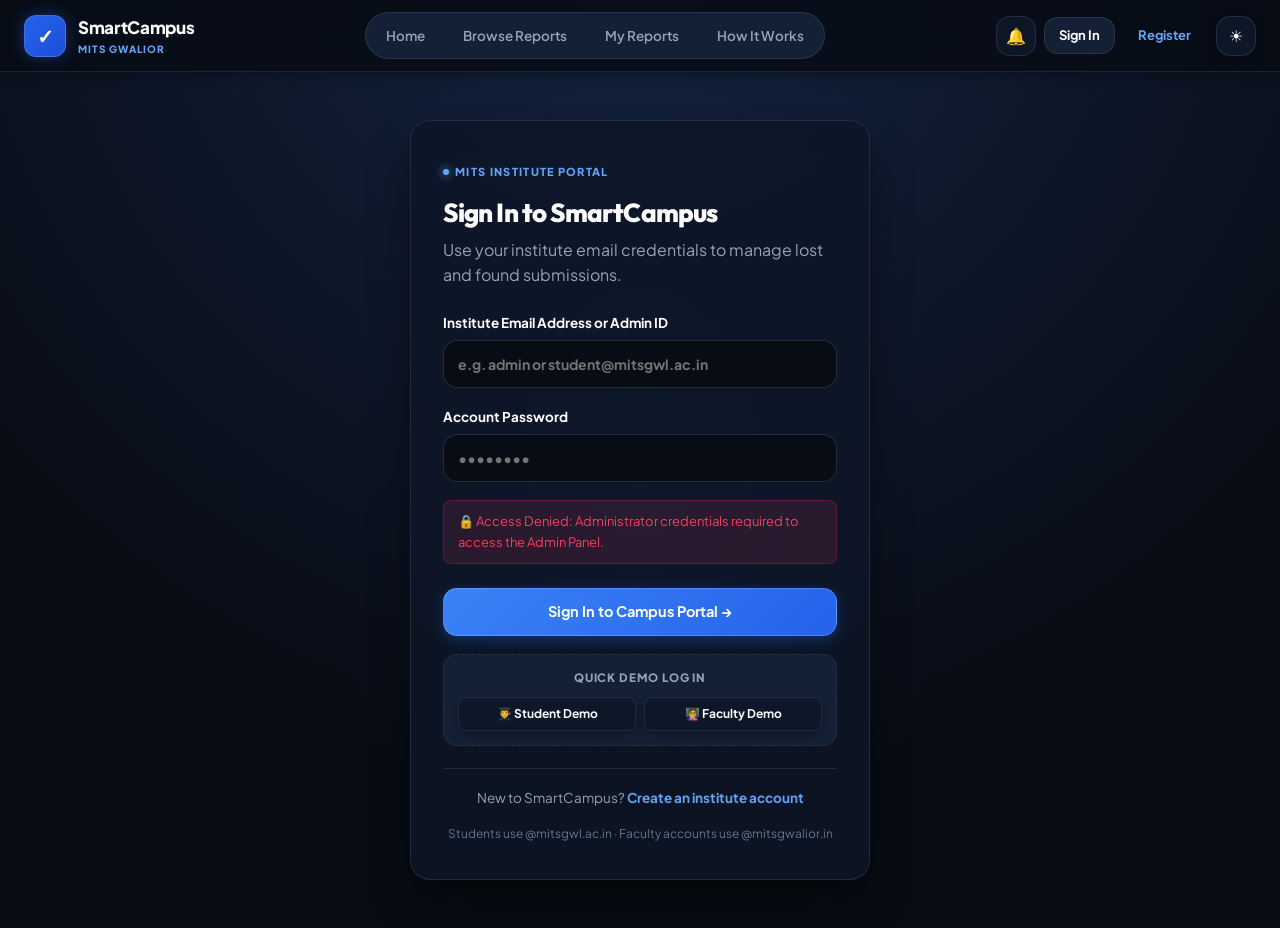
==== pages/admin.html @ 20ffe06f "Initial commit: SmartCampus MITS 2026 production-ready platform" ====
<!doctype html>
<html lang="en" class="dark-theme">
<head>
  <meta charset="utf-8">
  <meta name="viewport" content="width=device-width,initial-scale=1">
  <meta name="theme-color" content="#080c14">
  <title>Admin Dashboard — SmartCampus MITS</title>

  <link rel="preconnect" href="https://fonts.googleapis.com">
  <link rel="preconnect" href="https://fonts.gstatic.com" crossorigin>
  <link href="https://fonts.googleapis.com/css2?family=Plus+Jakarta+Sans:wght@400;500;600;700;800;900&family=Outfit:wght@500;600;700;800;900&display=swap" rel="stylesheet">

  <link rel="stylesheet" href="../css/base.css">
  <link rel="stylesheet" href="../css/admin.css">
  <script src="../js/theme.js"></script>
  <script>
    (function() {
      try {
        var rawUser = localStorage.getItem('smartcampus-user');
        var token = localStorage.getItem('smartcampus-auth-token');
        if (!rawUser || !token) {
          sessionStorage.setItem('adminAccessDenied', '1');
          window.location.replace('login.html?error=unauthorized');
          return;
        }
        var user = JSON.parse(rawUser);
        if (!user || user.role !== 'admin') {
          sessionStorage.setItem('adminAccessDenied', '1');
          window.location.replace('login.html?error=unauthorized');
        }
      } catch (e) {
        window.location.replace('login.html?error=unauthorized');
      }
    })();
  </script>
</head>
<body class="dark">

  <!-- Header -->
  <header class="site-header">
    <div class="container nav-wrap">
      <a class="brand" href="../index.html">
        <div class="brand-mark">✓</div>
        <div class="brand-text">
          <strong>SmartCampus</strong>
          <small>MITS Gwalior</small>
        </div>
      </a>

      <nav class="desktop-nav">
        <a href="../index.html">Home</a>
        <a href="browse.html">Browse Reports</a>
        <a href="my-reports.html">My Reports</a>
        <a href="how-it-works.html">How It Works</a>
        <a href="admin.html" class="active" style="color: var(--primary); font-weight: 800;">🛡️ Admin</a>
      </nav>

      <div class="nav-actions">
        <div class="auth-area" data-auth-area></div>
        <button class="icon-btn" id="themeToggle" aria-label="Toggle theme" title="Toggle dark / light mode">
          <span id="themeIcon">☀</span>
        </button>
        <button class="menu-btn" id="menuToggle" aria-label="Open menu">☰</button>
      </div>
    </div>
    <!-- Mobile Drawer -->
    <div class="mobile-nav" id="mobileNav">
      <a href="../index.html">Home</a>
      <a href="browse.html">Browse Reports</a>
      <a href="my-reports.html">My Reports</a>
      <a href="how-it-works.html">How It Works</a>
      <div class="mobile-cta-group">
        <a class="btn secondary" href="report.html?mode=found">I Found Something</a>
        <a class="btn primary" href="report.html?mode=lost">Report Lost Item</a>
      </div>
    </div>
  </header>

  <main class="container admin-page">
    <div class="admin-head">
      <div>
        <span class="section-label">CAMPUS ADMINISTRATION PORTAL</span>
        <h1>Admin Control Dashboard</h1>
        <p>Audit campus submissions, manage verification approvals, and coordinate handover desks.</p>
      </div>
      <div style="display: flex; gap: 10px; flex-wrap: wrap;">
        <button type="button" class="btn secondary small" id="exportAuditBtn">
          📥 Export Audit Log
        </button>
        <button type="button" class="btn primary small" id="refreshAdminBtn">
          🔄 Refresh Feed
        </button>
      </div>
    </div>

    <!-- Admin Top Stats -->
    <section class="admin-stats" id="adminStatsGrid">
      <div class="admin-stat">
        <span>Total Campus Reports</span>
        <strong id="statTotalReports">--</strong>
      </div>
      <div class="admin-stat">
        <span>Pending Verifications</span>
        <strong id="statPendingClaims" style="color: var(--warning);">3</strong>
      </div>
      <div class="admin-stat">
        <span>Reunited Items</span>
        <strong id="statReunited" style="color: var(--found);">--</strong>
      </div>
      <div class="admin-stat">
        <span>Verified MITS Users</span>
        <strong id="statVerifiedUsers" style="color: var(--primary);">4,120+</strong>
      </div>
    </section>

    <!-- Section 1: All Campus Submissions Moderation -->
    <section class="admin-section">
      <div style="display: flex; justify-content: space-between; align-items: center; margin-bottom: 18px; flex-wrap: wrap; gap: 12px;">
        <div>
          <h2 style="font-size: 1.25rem; margin: 0 0 4px; color: var(--heading);">Campus Reports Moderation</h2>
          <p style="font-size: 13px; color: var(--muted); margin: 0;">Approve valid submissions, flag inappropriate posts, or mark items as reconciled.</p>
        </div>
        <div style="display: flex; gap: 8px;">
          <input type="text" id="adminFilterInput" placeholder="Filter by item or room..." style="padding: 7px 12px; font-size: 13px; border-radius: var(--radius-sm); border: 1px solid var(--border); background: var(--surface); color: var(--text);">
        </div>
      </div>

      <div class="admin-table-wrap">
        <table class="admin-table">
          <thead>
            <tr>
              <th>ID</th>
              <th>Item & Category</th>
              <th>Location</th>
              <th>Type</th>
              <th>Status</th>
              <th>Date</th>
              <th>Actions</th>
            </tr>
          </thead>
          <tbody id="adminReportsTableBody">
            <!-- Dynamic rows rendered by js/admin.js -->
          </tbody>
        </table>
      </div>
    </section>

    <!-- Section 2: Ownership Claim Verification Queue -->
    <section class="admin-section">
      <div style="margin-bottom: 18px;">
        <h2 style="font-size: 1.25rem; margin: 0 0 4px; color: var(--heading);">Ownership Claims & Handover Desks</h2>
        <p style="font-size: 13px; color: var(--muted); margin: 0;">Claims submitted by students awaiting proctor / security desk physical handover verification.</p>
      </div>

      <div class="admin-table-wrap">
        <table class="admin-table">
          <thead>
            <tr>
              <th>Claimant</th>
              <th>Claimed Item</th>
              <th>Identifiable Proof Details</th>
              <th>Handover Desk</th>
              <th>Claim Status</th>
              <th>Actions</th>
            </tr>
          </thead>
          <tbody id="adminClaimsTableBody">
            <tr>
              <td>
                <strong>Rahul Verma</strong><br>
                <small style="color: var(--muted);">0901CS221045 · CS Dept</small>
              </td>
              <td>
                <strong>HP Pavilion Laptop</strong><br>
                <small style="color: var(--muted);">Found at CIoT Lab M007</small>
              </td>
              <td>
                <span style="font-size: 12.5px;">Has "GitHub Octocat" sticker on top left lid and dual-boot GRUB loader with roll number lock.</span>
              </td>
              <td>Central Library Circulation Desk</td>
              <td><span class="status-pill pending">Pending Proof Check</span></td>
              <td>
                <div class="admin-actions">
                  <button type="button" class="btn secondary small" onclick="aiVerifyClaimPrompt(this, 'HP Pavilion Laptop', 'Has Octocat sticker and dual-boot GRUB loader')">🤖 AI Check</button>
                  <button type="button" class="btn primary small" onclick="approveClaim(this, 'HP Pavilion Laptop', 'Rahul Verma')">✓ Authorize</button>
                  <button type="button" class="btn secondary small" onclick="rejectClaim(this)">✕ Reject</button>
                </div>
              </td>
            </tr>
            <tr>
              <td>
                <strong>Ananya Joshi</strong><br>
                <small style="color: var(--muted);">0901IT231012 · IT Dept</small>
              </td>
              <td>
                <strong>Fastrack Analog Watch</strong><br>
                <small style="color: var(--muted);">Found at Classroom J115</small>
              </td>
              <td>
                <span style="font-size: 12.5px;">Black leather strap with slight scuff on the 4 o'clock rim mark. Engraved initials 'AJ'.</span>
              </td>
              <td>SAC Office (J114)</td>
              <td><span class="status-pill pending">Pending Proof Check</span></td>
              <td>
                <div class="admin-actions">
                  <button type="button" class="btn secondary small" onclick="aiVerifyClaimPrompt(this, 'Fastrack Analog Watch', 'Black leather strap with slight scuff and engraved AJ')">🤖 AI Check</button>
                  <button type="button" class="btn primary small" onclick="approveClaim(this, 'Fastrack Analog Watch', 'Ananya Joshi')">✓ Authorize</button>
                  <button type="button" class="btn secondary small" onclick="rejectClaim(this)">✕ Reject</button>
                </div>
              </td>
            </tr>
          </tbody>
        </table>
      </div>
    </section>
  </main>

  <footer class="footer">
    <div class="container footer-bottom">
      <span>© 2026 SmartCampus Admin Panel · MITS Gwalior</span>
      <a href="../index.html">← Return to Homepage</a>
    </div>
  </footer>

  <script src="../js/campus-locations.js"></script>
  <script src="../js/api.js"></script>
  <script src="../js/app.js"></script>
  <script src="../js/auth-ui.js"></script>
  <script src="../js/ai-assistant.js"></script>
  <script src="../js/admin.js"></script>
</body>
</html>
---- css/base.css ----
/* ==========================================================================
   SmartCampus Theme System — Base CSS
   Engineered with full Dark Theme & Light Theme visibility support
   ========================================================================== */
@import url('https://fonts.googleapis.com/css2?family=Plus+Jakarta+Sans:wght@400;500;600;700;800;900&family=Outfit:wght@500;600;700;800;900&family=JetBrains+Mono:wght@400;500&display=swap');

/* ---------- 1. Tokens & Color Variables ---------- */
:root {
  /* LIGHT MODE (Default Fallback Variables) */
  --bg: #f8fafc;
  --bg-radial: radial-gradient(circle at 50% 0%, #e8eef6 0%, #f8fafc 85%);
  --surface: #ffffff;
  --surface-card: #ffffff;
  --surface-hover: #f1f5f9;
  --surface-elevated: #ffffff;
  --soft: #f1f5f9;
  --soft-hover: #e2e8f0;
  
  --border: #e2e8f0;
  --border-subtle: #edf2f7;
  --border-highlight: rgba(37, 99, 235, 0.4);
  
  --text: #1e293b;
  --heading: #0f172a;
  --muted: #475569;
  --subtle: #64748b;
  
  --primary: #2563eb;
  --primary-strong: #1d4ed8;
  --primary-glow: rgba(37, 99, 235, 0.25);
  --accent: #2563eb;
  
  --lost: #e11d48;
  --lost-glow: rgba(225, 29, 72, 0.25);
  --lost-bg: rgba(225, 29, 72, 0.08);
  
  --found: #059669;
  --found-glow: rgba(5, 150, 105, 0.25);
  --found-bg: rgba(5, 150, 105, 0.08);
  
  --warning: #d97706;
  --warning-bg: rgba(217, 119, 6, 0.08);
  
  --shadow-sm: 0 2px 8px rgba(15, 23, 42, 0.05);
  --shadow: 0 10px 25px -5px rgba(15, 23, 42, 0.08), 0 4px 10px -4px rgba(15, 23, 42, 0.04);
  --shadow-lg: 0 20px 35px -10px rgba(15, 23, 42, 0.12);
  --glow-primary: 0 0 20px -4px rgba(37, 99, 235, 0.2);
  
  --header-bg: rgba(255, 255, 255, 0.92);
  --mobile-nav-bg: rgba(255, 255, 255, 0.98);
  --input-bg: #ffffff;
  --input-border: #cbd5e1;
  --input-text: #0f172a;
  --modal-card-bg: #ffffff;
  --modal-backdrop-bg: rgba(15, 23, 42, 0.65);
  --toast-bg: #ffffff;
  --toast-text: #0f172a;
  --toast-border: #e2e8f0;
  
  --footer-bg: #0f172a;
  --footer-text: #cbd5e1;
  --footer-muted: #94a3b8;
  
  --header-height: 72px;
  --container-width: 1240px;
  --radius-sm: 8px;
  --radius: 14px;
  --radius-lg: 20px;
  --radius-full: 9999px;
  --blur: blur(16px);
}

/* DARK MODE OVERRIDES */
html.dark-theme,
body.dark,
:root[data-theme="dark"] {
  --bg: #080c14;
  --bg-radial: radial-gradient(circle at 50% -10%, #142442 0%, #080c14 75%);
  --surface: #0e1728;
  --surface-card: rgba(14, 23, 40, 0.82);
  --surface-hover: #15223a;
  --surface-elevated: #15223a;
  --soft: #142036;
  --soft-hover: #1c2e4e;
  
  --border: rgba(255, 255, 255, 0.09);
  --border-subtle: rgba(255, 255, 255, 0.05);
  --border-highlight: rgba(59, 130, 246, 0.35);
  
  --text: #f8fafc;
  --heading: #ffffff;
  --muted: #94a3b8;
  --subtle: #64748b;
  
  --primary: #3b82f6;
  --primary-strong: #2563eb;
  --primary-glow: rgba(59, 130, 246, 0.35);
  --accent: #60a5fa;
  
  --lost: #f43f5e;
  --lost-glow: rgba(244, 63, 94, 0.35);
  --lost-bg: rgba(244, 63, 94, 0.12);
  
  --found: #10b981;
  --found-glow: rgba(16, 185, 129, 0.35);
  --found-bg: rgba(16, 185, 129, 0.12);
  
  --warning: #f59e0b;
  --warning-bg: rgba(245, 158, 11, 0.12);
  
  --shadow-sm: 0 4px 12px rgba(0, 0, 0, 0.3);
  --shadow: 0 12px 32px -8px rgba(0, 0, 0, 0.55);
  --shadow-lg: 0 24px 48px -12px rgba(0, 0, 0, 0.7);
  --glow-primary: 0 0 24px -4px rgba(59, 130, 246, 0.3);
  
  --header-bg: rgba(8, 12, 20, 0.85);
  --mobile-nav-bg: rgba(10, 16, 28, 0.96);
  --input-bg: #080c14;
  --input-border: rgba(255, 255, 255, 0.12);
  --input-text: #f8fafc;
  --modal-card-bg: #0e1728;
  --modal-backdrop-bg: rgba(4, 7, 13, 0.78);
  --toast-bg: rgba(14, 23, 40, 0.95);
  --toast-text: #ffffff;
  --toast-border: rgba(59, 130, 246, 0.35);
  
  --footer-bg: #05080e;
  --footer-text: #cbd5e1;
  --footer-muted: #94a3b8;
}

/* ---------- 2. Base & Typography ---------- */
*, *::before, *::after {
  box-sizing: border-box;
}

html {
  scroll-behavior: smooth;
  background-color: var(--bg);
}

body {
  margin: 0;
  min-height: 100vh;
  background: var(--bg);
  background-image: var(--bg-radial);
  background-attachment: fixed;
  color: var(--text);
  font-family: 'Plus Jakarta Sans', -apple-system, BlinkMacSystemFont, 'Segoe UI', Roboto, sans-serif;
  font-size: 15px;
  line-height: 1.6;
  -webkit-font-smoothing: antialiased;
  -moz-osx-font-smoothing: grayscale;
  transition: background-color 0.25s ease, color 0.25s ease;
}

img, svg {
  display: block;
  max-width: 100%;
}

a {
  color: inherit;
  text-decoration: none;
  transition: color 0.18s ease;
}

button, input, select, textarea {
  font: inherit;
  color: inherit;
}

button {
  background: none;
  border: none;
  cursor: pointer;
}

:focus-visible {
  outline: 2px solid var(--primary);
  outline-offset: 3px;
}

.container {
  width: min(var(--container-width), calc(100% - 48px));
  margin-inline: auto;
}

h1, h2, h3, h4, p {
  margin-top: 0;
}

h1, h2, h3, h4 {
  font-family: 'Outfit', 'Plus Jakarta Sans', sans-serif;
}

h1 {
  font-size: clamp(2.5rem, 5vw, 3.75rem);
  font-weight: 800;
  line-height: 1.08;
  letter-spacing: -0.035em;
  color: var(--heading);
}

h1 span {
  background: linear-gradient(135deg, var(--accent) 0%, #8b5cf6 100%);
  -webkit-background-clip: text;
  -webkit-text-fill-color: transparent;
}

h2 {
  font-size: clamp(1.85rem, 3.5vw, 2.4rem);
  font-weight: 800;
  line-height: 1.15;
  letter-spacing: -0.025em;
  color: var(--heading);
}

h3 {
  font-size: 1.25rem;
  font-weight: 700;
  line-height: 1.3;
  color: var(--heading);
}

p {
  color: var(--muted);
  font-size: 1rem;
}

.section-label {
  display: inline-flex;
  align-items: center;
  gap: 6px;
  color: var(--accent);
  font-size: 11px;
  font-weight: 800;
  letter-spacing: 0.12em;
  text-transform: uppercase;
  margin-bottom: 10px;
}

.section-label::before {
  content: "";
  display: inline-block;
  width: 6px;
  height: 6px;
  border-radius: 50%;
  background: var(--accent);
  box-shadow: 0 0 8px var(--accent);
}

/* ---------- 3. Modern Sticky Header ---------- */
.site-header {
  height: var(--header-height);
  position: sticky;
  top: 0;
  z-index: 100;
  background: var(--header-bg);
  backdrop-filter: var(--blur);
  -webkit-backdrop-filter: var(--blur);
  border-bottom: 1px solid var(--border);
  box-shadow: var(--shadow-sm);
  transition: border-color 0.2s ease, background 0.2s ease;
}

.nav-wrap {
  height: 100%;
  display: flex;
  align-items: center;
  justify-content: space-between;
  gap: 24px;
}

.brand {
  display: flex;
  align-items: center;
  gap: 12px;
  text-decoration: none;
}

.brand-mark {
  width: 42px;
  height: 42px;
  display: grid;
  place-items: center;
  border-radius: 12px;
  background: linear-gradient(135deg, #2563eb 0%, #1d4ed8 100%);
  color: #fff;
  font-size: 20px;
  font-weight: 900;
  box-shadow: 0 0 16px rgba(37, 99, 235, 0.4);
  border: 1px solid rgba(255, 255, 255, 0.15);
  transition: transform 0.2s ease, box-shadow 0.2s ease;
}

.brand:hover .brand-mark {
  transform: translateY(-1px) scale(1.02);
  box-shadow: 0 0 22px rgba(59, 130, 246, 0.6);
}

.brand-text strong {
  display: block;
  font-size: 17px;
  font-weight: 800;
  letter-spacing: -0.02em;
  color: var(--heading);
}

.brand-text small {
  display: block;
  font-size: 10px;
  color: var(--accent);
  font-weight: 800;
  letter-spacing: 0.1em;
  text-transform: uppercase;
}

.desktop-nav {
  display: flex;
  align-items: center;
  gap: 6px;
  background: var(--soft);
  padding: 4px;
  border-radius: var(--radius-full);
  border: 1px solid var(--border);
}

.desktop-nav a {
  font-size: 13.5px;
  font-weight: 600;
  color: var(--muted);
  padding: 8px 16px;
  border-radius: var(--radius-full);
  transition: all 0.18s ease;
}

.desktop-nav a:hover {
  color: var(--heading);
  background: var(--surface-hover);
}

.desktop-nav a.active {
  color: var(--primary);
  background: var(--surface);
  border: 1px solid var(--border-highlight);
  box-shadow: 0 2px 8px rgba(0, 0, 0, 0.08);
}

.nav-actions {
  display: flex;
  align-items: center;
  gap: 10px;
}

/* ---------- 4. Buttons & Badges ---------- */
.btn {
  display: inline-flex;
  align-items: center;
  justify-content: center;
  gap: 8px;
  min-height: 42px;
  padding: 0 18px;
  border-radius: var(--radius);
  font-size: 13.5px;
  font-weight: 700;
  cursor: pointer;
  transition: all 0.2s cubic-bezier(0.16, 1, 0.3, 1);
  border: 1px solid transparent;
  white-space: nowrap;
}

.btn:hover {
  transform: translateY(-1.5px);
}

.btn:active {
  transform: translateY(0);
}

.btn.primary {
  background: linear-gradient(135deg, #3b82f6 0%, #2563eb 100%);
  color: #fff !important;
  border-color: rgba(255, 255, 255, 0.18);
  box-shadow: 0 4px 14px rgba(37, 99, 235, 0.35);
}

.btn.primary:hover {
  background: linear-gradient(135deg, #60a5fa 0%, #3b82f6 100%);
  box-shadow: 0 6px 20px rgba(59, 130, 246, 0.5);
}

.btn.secondary {
  background: var(--surface);
  border-color: var(--border);
  color: var(--text);
  box-shadow: var(--shadow-sm);
}

.btn.secondary:hover {
  background: var(--soft);
  border-color: var(--border-highlight);
  color: var(--heading);
}

.btn.lost-btn {
  background: linear-gradient(135deg, #f43f5e 0%, #e11d48 100%);
  color: #fff !important;
  box-shadow: 0 4px 14px rgba(244, 63, 94, 0.35);
}

.btn.lost-btn:hover {
  box-shadow: 0 6px 20px rgba(244, 63, 94, 0.55);
}

.btn.found-btn {
  background: linear-gradient(135deg, #10b981 0%, #059669 100%);
  color: #fff !important;
  box-shadow: 0 4px 14px rgba(16, 185, 129, 0.35);
}

.btn.found-btn:hover {
  box-shadow: 0 6px 20px rgba(16, 185, 129, 0.55);
}

.btn.large {
  min-height: 48px;
  padding: 0 22px;
  font-size: 14.5px;
  border-radius: var(--radius);
}

.btn.small {
  min-height: 34px;
  padding: 0 13px;
  font-size: 12px;
  border-radius: var(--radius-sm);
}

.icon-btn, .menu-btn {
  width: 40px;
  height: 40px;
  display: grid;
  place-items: center;
  border-radius: var(--radius);
  background: var(--surface);
  border: 1px solid var(--border);
  color: var(--heading);
  cursor: pointer;
  font-size: 16px;
  transition: all 0.18s ease;
  box-shadow: var(--shadow-sm);
}

.icon-btn:hover, .menu-btn:hover {
  color: var(--primary);
  background: var(--surface-hover);
  border-color: var(--border-highlight);
}

.menu-btn {
  display: none;
}

/* ---------- 5. Mobile Navigation ---------- */
.mobile-nav {
  display: none;
}

@media (max-width: 960px) {
  .desktop-nav { display: none; }
  .menu-btn { display: grid; }
  
  .mobile-nav {
    display: flex;
    flex-direction: column;
    position: fixed;
    top: var(--header-height);
    left: 0;
    right: 0;
    background: var(--mobile-nav-bg);
    backdrop-filter: var(--blur);
    -webkit-backdrop-filter: var(--blur);
    padding: 20px;
    border-bottom: 1px solid var(--border);
    box-shadow: var(--shadow-lg);
    gap: 8px;
    transform: translateY(-100%);
    opacity: 0;
    pointer-events: none;
    transition: transform 0.25s cubic-bezier(0.16, 1, 0.3, 1), opacity 0.25s ease;
    z-index: 99;
  }
  
  .mobile-nav.open {
    transform: translateY(0);
    opacity: 1;
    pointer-events: auto;
  }
  
  .mobile-nav a {
    padding: 12px 16px;
    border-radius: var(--radius);
    font-size: 15px;
    font-weight: 700;
    color: var(--heading);
    background: var(--soft);
    border: 1px solid transparent;
  }
  
  .mobile-nav a:hover, .mobile-nav a.active {
    background: var(--surface-hover);
    border-color: var(--border-highlight);
    color: var(--primary);
  }
  
  .mobile-nav .mobile-cta-group {
    display: grid;
    grid-template-columns: 1fr 1fr;
    gap: 10px;
    margin-top: 10px;
  }
}

/* ---------- 6. General Sections & Layouts ---------- */
.section {
  padding: 80px 0;
  position: relative;
}

.section.soft {
  background: var(--soft);
  border-top: 1px solid var(--border);
  border-bottom: 1px solid var(--border);
}

.section-heading {
  margin-bottom: 36px;
}

.section-heading.center {
  text-align: center;
  max-width: 680px;
  margin-inline: auto;
}

.page-hero {
  padding: 60px 0 44px;
  background: linear-gradient(180deg, var(--soft) 0%, transparent 100%);
  border-bottom: 1px solid var(--border);
  position: relative;
  overflow: hidden;
}

.page-hero::before {
  content: "";
  position: absolute;
  top: -80px;
  left: 20%;
  width: 450px;
  height: 450px;
  border-radius: 50%;
  background: radial-gradient(circle, rgba(59, 130, 246, 0.1) 0%, transparent 70%);
  pointer-events: none;
}

.page-hero h1 {
  font-size: clamp(2.4rem, 4vw, 3.25rem);
  margin: 10px 0 12px;
  color: var(--heading);
}

.page-hero p {
  max-width: 640px;
  color: var(--muted);
  font-size: 16px;
  margin: 0;
}

/* ---------- 7. Modals & Popups ---------- */
.modal-backdrop {
  position: fixed;
  inset: 0;
  background: var(--modal-backdrop-bg);
  backdrop-filter: blur(8px);
  -webkit-backdrop-filter: blur(8px);
  display: none;
  place-items: center;
  padding: 24px;
  z-index: 200;
  animation: fadeIn 0.2s ease forwards;
}

.modal-backdrop.open {
  display: grid;
}

.modal-card {
  width: min(640px, 100%);
  max-height: 90vh;
  overflow-y: auto;
  background: var(--modal-card-bg);
  border: 1px solid var(--border);
  border-radius: var(--radius-lg);
  padding: 28px;
  box-shadow: var(--shadow-lg), 0 0 35px rgba(59, 130, 246, 0.12);
  animation: scaleUp 0.25s cubic-bezier(0.16, 1, 0.3, 1) forwards;
}

.modal-head {
  display: flex;
  justify-content: space-between;
  align-items: flex-start;
  gap: 16px;
  border-bottom: 1px solid var(--border);
  padding-bottom: 18px;
}

.modal-head h2 {
  font-size: 24px;
  margin: 4px 0 6px;
  color: var(--heading);
}

.modal-head p {
  font-size: 13.5px;
  color: var(--muted);
  margin: 0;
}

.modal-close {
  width: 38px;
  height: 38px;
  border-radius: var(--radius-sm);
  background: var(--soft);
  border: 1px solid var(--border);
  color: var(--heading);
  display: grid;
  place-items: center;
  font-size: 16px;
  cursor: pointer;
  transition: all 0.18s ease;
}

.modal-close:hover {
  background: var(--soft-hover);
  color: var(--primary);
}

.modal-body {
  padding-top: 20px;
}

.modal-meta-bar {
  display: flex;
  gap: 14px;
  flex-wrap: wrap;
  margin-bottom: 18px;
  padding: 10px 14px;
  background: var(--soft);
  border-radius: var(--radius-sm);
  border: 1px solid var(--border);
}

.meta-tag {
  font-size: 12px;
  color: var(--muted);
}

.meta-tag strong {
  color: var(--heading);
}

/* Match row items */
.match-list {
  display: grid;
  gap: 12px;
}

.match-row {
  display: flex;
  align-items: center;
  gap: 14px;
  padding: 14px;
  border: 1px solid var(--border);
  border-radius: var(--radius);
  background: var(--surface);
  transition: border-color 0.2s ease, box-shadow 0.2s ease;
  box-shadow: var(--shadow-sm);
}

.match-row:hover {
  border-color: var(--border-highlight);
  box-shadow: var(--shadow);
}

.match-icon {
  width: 44px;
  height: 44px;
  border-radius: var(--radius-sm);
  background: var(--soft);
  border: 1px solid var(--border);
  display: grid;
  place-items: center;
  font-size: 20px;
  flex-shrink: 0;
}

.match-details {
  flex: 1;
  min-width: 0;
}

.match-details strong {
  display: block;
  font-size: 14.5px;
  color: var(--heading);
}

.match-loc {
  display: block;
  font-size: 12px;
  color: var(--accent);
  margin: 2px 0;
}

.match-desc {
  font-size: 12.5px;
  color: var(--muted);
  margin: 0;
  display: -webkit-box;
  -webkit-line-clamp: 2;
  -webkit-box-orient: vertical;
  overflow: hidden;
}

/* Ownership claim form */
.claim-item-summary {
  padding: 14px;
  background: var(--soft);
  border-radius: var(--radius);
  border: 1px solid var(--border);
  margin-bottom: 18px;
}

.claim-item-summary strong {
  display: block;
  font-size: 16px;
  color: var(--heading);
  margin: 4px 0 2px;
}

.claim-item-summary small {
  color: var(--muted);
  font-size: 12.5px;
}

.claim-badge {
  display: inline-block;
  padding: 3px 8px;
  border-radius: var(--radius-full);
  font-size: 10px;
  font-weight: 800;
  letter-spacing: 0.08em;
}

.claim-badge.found {
  background: var(--found-bg);
  color: var(--found);
  border: 1px solid rgba(16, 185, 129, 0.3);
}

.ownership-form {
  display: grid;
  gap: 16px;
}

.ownership-form label {
  display: grid;
  gap: 6px;
  font-size: 13.5px;
  font-weight: 700;
  color: var(--heading);
}

.req {
  color: var(--lost);
}

.ownership-form input,
.ownership-form textarea {
  width: 100%;
  padding: 12px;
  background: var(--input-bg);
  border: 1px solid var(--input-border);
  border-radius: var(--radius);
  color: var(--input-text);
  font-size: 14px;
  outline: none;
  transition: all 0.18s ease;
}

.ownership-form input:focus,
.ownership-form textarea:focus {
  border-color: var(--primary);
  box-shadow: 0 0 0 3px var(--primary-glow);
}

.form-actions {
  display: flex;
  justify-content: flex-end;
  gap: 10px;
  margin-top: 8px;
}

/* ---------- 8. Toast Notification ---------- */
.toast {
  position: fixed;
  right: 24px;
  bottom: 24px;
  z-index: 300;
  display: none;
  align-items: center;
  gap: 14px;
  min-width: 320px;
  max-width: 420px;
  padding: 16px 20px;
  border-radius: var(--radius);
  background: var(--toast-bg);
  backdrop-filter: var(--blur);
  border: 1px solid var(--toast-border);
  box-shadow: var(--shadow-lg), 0 0 25px rgba(59, 130, 246, 0.15);
  animation: slideUp 0.3s cubic-bezier(0.16, 1, 0.3, 1) forwards;
}

.toast.show {
  display: flex;
}

.toast-indicator {
  width: 10px;
  height: 10px;
  border-radius: 50%;
  background: var(--primary);
  box-shadow: 0 0 10px var(--primary);
  flex-shrink: 0;
}

.toast-content strong {
  display: block;
  font-size: 14px;
  color: var(--toast-text);
}

.toast-content span {
  display: block;
  font-size: 13px;
  color: var(--muted);
  margin-top: 2px;
}

/* Empty State */
.empty-state {
  text-align: center;
  padding: 56px 24px;
  border: 1px dashed var(--border);
  border-radius: var(--radius-lg);
  background: var(--surface);
  box-shadow: var(--shadow-sm);
}

.empty-icon {
  margin: 0 auto 16px;
  width: 58px;
  height: 58px;
  border-radius: 16px;
  display: grid;
  place-items: center;
  background: var(--soft);
  border: 1px solid var(--border);
  color: var(--accent);
  font-size: 24px;
}

.empty-state h3 {
  font-size: 19px;
  color: var(--heading);
  margin-bottom: 6px;
}

.empty-state p {
  color: var(--muted);
  font-size: 14px;
  max-width: 440px;
  margin: 0 auto 20px;
}

/* ---------- 9. Modern Footer ---------- */
.footer {
  background: var(--footer-bg);
  border-top: 1px solid var(--border);
  color: var(--footer-text);
  padding: 64px 0 28px;
  position: relative;
}

.footer .brand-text strong {
  color: #ffffff !important;
}

.footer-brand p {
  margin-top: 14px;
  max-width: 320px;
  font-size: 13.5px;
  color: var(--footer-muted);
}

.footer-status-pill {
  display: inline-flex;
  align-items: center;
  gap: 8px;
  padding: 6px 12px;
  background: rgba(16, 185, 129, 0.12);
  border: 1px solid rgba(16, 185, 129, 0.25);
  border-radius: var(--radius-full);
  font-size: 12px;
  color: var(--found);
  font-weight: 700;
  margin-top: 18px;
}

.footer-status-dot {
  width: 7px;
  height: 7px;
  border-radius: 50%;
  background: var(--found);
  box-shadow: 0 0 8px var(--found);
}

.footer h4 {
  font-size: 12px;
  text-transform: uppercase;
  letter-spacing: 0.1em;
  color: #ffffff;
  margin-bottom: 16px;
  font-weight: 800;
}

.footer-links a {
  display: block;
  font-size: 13.5px;
  color: var(--footer-muted);
  margin-bottom: 10px;
  transition: color 0.18s ease, transform 0.18s ease;
}

.footer-links a:hover {
  color: #ffffff;
  transform: translateX(2px);
}

.footer-contact-info p {
  font-size: 13px;
  color: var(--footer-muted);
  margin-bottom: 8px;
}

.footer-bottom {
  display: flex;
  justify-content: space-between;
  align-items: center;
  gap: 20px;
  padding-top: 24px;
  border-top: 1px solid rgba(255, 255, 255, 0.1);
  font-size: 13px;
  color: var(--footer-muted);
}

.footer-bottom a {
  color: #cbd5e1;
}

.footer-bottom a:hover {
  color: var(--primary);
}

/* ---------- 10. Account / Auth Area & Notifications in Header ---------- */
.auth-area {
  display: flex;
  align-items: center;
  gap: 8px;
}

.nav-notif-btn {
  position: relative;
  display: inline-flex;
  align-items: center;
  justify-content: center;
  width: 40px;
  height: 40px;
  border-radius: var(--radius);
  background: var(--surface);
  border: 1px solid var(--border);
  color: var(--heading);
  text-decoration: none;
  font-size: 16px;
  transition: all 0.2s ease;
}

.nav-notif-btn:hover {
  background: var(--surface-hover);
  border-color: var(--border-highlight);
  transform: translateY(-1px);
}

.notif-badge {
  position: absolute;
  top: -4px;
  right: -4px;
  min-width: 18px;
  height: 18px;
  padding: 0 5px;
  border-radius: 999px;
  background: var(--lost);
  color: #ffffff;
  font-size: 10.5px;
  font-weight: 800;
  display: flex;
  align-items: center;
  justify-content: center;
  box-shadow: 0 0 10px var(--lost-glow);
  border: 2px solid var(--bg);
  animation: pulseDot 2.5s infinite;
}

.nav-notif-wrap {
  position: relative;
}

.notif-dropdown {
  position: absolute;
  top: calc(100% + 8px);
  right: 0;
  width: 330px;
  max-width: 90vw;
  background: var(--surface-card);
  backdrop-filter: var(--blur);
  -webkit-backdrop-filter: var(--blur);
  border: 1px solid var(--border);
  border-radius: var(--radius);
  box-shadow: var(--shadow-lg);
  padding: 8px;
  z-index: 160;
  display: none;
  animation: scaleUp 0.15s cubic-bezier(0.16, 1, 0.3, 1);
}

.notif-dropdown.open {
  display: block;
}

.notif-dropdown-head {
  display: flex;
  align-items: center;
  justify-content: space-between;
  padding: 8px 10px 10px;
  border-bottom: 1px solid var(--border-subtle);
  margin-bottom: 6px;
}

.notif-dropdown-head strong {
  font-size: 13px;
  color: var(--heading);
  display: flex;
  align-items: center;
  gap: 6px;
}

.notif-dropdown-head .notif-count-pill {
  font-size: 11px;
  font-weight: 700;
  color: var(--primary);
  background: var(--soft);
  padding: 2px 8px;
  border-radius: 999px;
}

.notif-dropdown-head button {
  background: none;
  border: none;
  color: var(--accent);
  font-size: 11.5px;
  font-weight: 700;
  cursor: pointer;
  padding: 2px 6px;
  border-radius: 4px;
  transition: all 0.15s ease;
}

.notif-dropdown-head button:hover {
  background: var(--surface-hover);
  color: var(--primary);
}

.notif-dropdown-list {
  max-height: 280px;
  overflow-y: auto;
  display: flex;
  flex-direction: column;
  gap: 4px;
}

.notif-dropdown-item {
  display: flex;
  align-items: flex-start;
  gap: 10px;
  padding: 8px 10px;
  border-radius: var(--radius-sm);
  color: var(--text);
  font-size: 12.5px;
  text-decoration: none;
  transition: background 0.15s ease;
  position: relative;
  cursor: pointer;
  background: none;
  border: none;
  width: 100%;
  text-align: left;
}

.notif-dropdown-item:hover {
  background: var(--surface-hover);
}

.notif-dropdown-item.unread {
  background: rgba(59, 130, 246, 0.08);
}

.notif-dropdown-item .notif-item-icon {
  font-size: 16px;
  flex-shrink: 0;
  margin-top: 1px;
}

.notif-dropdown-item .notif-item-text {
  flex: 1;
  min-width: 0;
}

.notif-dropdown-item .notif-item-title {
  display: block;
  font-weight: 700;
  color: var(--heading);
  font-size: 12.5px;
  margin-bottom: 2px;
  white-space: nowrap;
  overflow: hidden;
  text-overflow: ellipsis;
}

.notif-dropdown-item .notif-item-desc {
  display: block;
  font-size: 11.5px;
  color: var(--muted);
  line-height: 1.35;
  display: -webkit-box;
  -webkit-line-clamp: 2;
  -webkit-box-orient: vertical;
  overflow: hidden;
}

.notif-dropdown-item .notif-item-time {
  display: block;
  font-size: 10.5px;
  color: var(--subtle);
  margin-top: 3px;
}

.notif-dropdown-item .unread-dot {
  width: 7px;
  height: 7px;
  border-radius: 50%;
  background: var(--lost);
  box-shadow: 0 0 6px var(--lost-glow);
  flex-shrink: 0;
  margin-top: 6px;
}

.notif-dropdown-empty {
  padding: 24px 16px;
  text-align: center;
  color: var(--muted);
  font-size: 12.5px;
}

.notif-dropdown-footer {
  padding-top: 6px;
  margin-top: 6px;
  border-top: 1px solid var(--border-subtle);
  text-align: center;
}

.notif-dropdown-footer a {
  display: block;
  padding: 6px;
  font-size: 12px;
  font-weight: 700;
  color: var(--primary);
  text-decoration: none;
  border-radius: var(--radius-sm);
  transition: background 0.15s ease;
}

.notif-dropdown-footer a:hover {
  background: var(--soft);
}

.auth-link {
  font-size: 13px;
  font-weight: 700;
  color: var(--muted);
  padding: 7px 14px;
  border-radius: var(--radius);
  border: 1px solid transparent;
  transition: all 0.18s ease;
  display: inline-flex;
  align-items: center;
  gap: 6px;
  text-decoration: none;
}

.auth-link:hover {
  color: var(--heading);
  background: var(--soft);
}

.auth-link.auth-btn-login {
  background: var(--soft);
  border: 1px solid var(--border);
  color: var(--heading);
}

.auth-link.auth-btn-login:hover {
  border-color: var(--border-highlight);
  background: var(--surface-hover);
}

.auth-user-wrap {
  position: relative;
}

.auth-user-chip {
  display: inline-flex;
  align-items: center;
  gap: 8px;
  padding: 5px 12px 5px 6px;
  background: var(--surface);
  border: 1px solid var(--border);
  border-radius: var(--radius-full);
  color: var(--heading);
  font-size: 13px;
  font-weight: 700;
  cursor: pointer;
  transition: all 0.18s ease;
}

.auth-user-chip:hover {
  border-color: var(--border-highlight);
  background: var(--surface-hover);
}

.auth-avatar {
  width: 28px;
  height: 28px;
  border-radius: 50%;
  background: linear-gradient(135deg, #3b82f6 0%, #8b5cf6 100%);
  color: #ffffff;
  display: grid;
  place-items: center;
  font-size: 11px;
  font-weight: 800;
  text-transform: uppercase;
  box-shadow: 0 0 10px rgba(59, 130, 246, 0.4);
}

.auth-dropdown {
  position: absolute;
  top: calc(100% + 8px);
  right: 0;
  width: 220px;
  background: var(--surface-card);
  backdrop-filter: var(--blur);
  -webkit-backdrop-filter: var(--blur);
  border: 1px solid var(--border);
  border-radius: var(--radius);
  box-shadow: var(--shadow-lg);
  padding: 8px;
  z-index: 150;
  display: none;
  animation: scaleUp 0.15s cubic-bezier(0.16, 1, 0.3, 1);
}

.auth-dropdown.open {
  display: block;
}

.auth-dropdown-item {
  display: flex;
  align-items: center;
  gap: 10px;
  padding: 10px 12px;
  border-radius: var(--radius-sm);
  color: var(--text);
  font-size: 13px;
  font-weight: 600;
  text-decoration: none;
  transition: all 0.15s ease;
  width: 100%;
  text-align: left;
  background: none;
  border: none;
  cursor: pointer;
}

.auth-dropdown-item:hover {
  background: var(--surface-hover);
  color: var(--heading);
}

.auth-dropdown-item.logout {
  color: var(--lost);
  border-top: 1px solid var(--border-subtle);
  margin-top: 4px;
}

/* Animations */
@keyframes fadeIn {
  from { opacity: 0; }
  to { opacity: 1; }
}

@keyframes scaleUp {
  from { transform: scale(0.96); opacity: 0; }
  to { transform: scale(1); opacity: 1; }
}

@keyframes slideUp {
  from { transform: translateY(14px); opacity: 0; }
  to { transform: translateY(0); opacity: 1; }
}

@keyframes pulseDot {
  0%, 100% { opacity: 1; transform: scale(1); }
  50% { opacity: 0.4; transform: scale(1.3); }
}

@media (max-width: 850px) {
  .footer-grid { grid-template-columns: 1fr 1fr; }
  .footer-bottom { flex-direction: column; text-align: center; }
}

@media (max-width: 520px) {
  .footer-grid { grid-template-columns: 1fr; }
  .auth-user { display: none; }
}

/* ---------- 11. Campus Map Dark & Light Styling ---------- */
.campus-map-svg {
  width: 100%;
  height: auto;
  background: var(--bg);
  border-radius: var(--radius-lg);
  border: 1px solid var(--border);
}

.landmark-group {
  cursor: pointer;
  transition: opacity 0.2s ease;
}

.landmark-group:hover {
  opacity: 0.9;
}

.landmark-group .building {
  fill: var(--surface-hover);
  stroke: var(--border-highlight);
  stroke-width: 1.5;
  transition: fill 0.2s ease, stroke 0.2s ease;
}

.landmark-group .building-side {
  fill: var(--soft);
}

.landmark-group .building-roof {
  fill: var(--soft-hover);
}

.landmark-group.selected .building {
  fill: var(--soft-hover);
  stroke: var(--accent);
  stroke-width: 2.5;
  filter: drop-shadow(0 0 8px rgba(96, 165, 250, 0.4));
}

.landmark-group .field {
  fill: rgba(16, 185, 129, 0.15);
  stroke: rgba(16, 185, 129, 0.4);
  stroke-width: 1.5;
}

.landmark-group .field-inner {
  fill: none;
  stroke: rgba(16, 185, 129, 0.4);
  stroke-width: 1;
  stroke-dasharray: 4 4;
}

.landmark-group .field-line {
  fill: none;
  stroke: rgba(16, 185, 129, 0.3);
  stroke-width: 1;
}

.building-label {
  fill: var(--muted);
  font-size: 11px;
  font-weight: 700;
  pointer-events: none;
}

.report-marker.lost .marker-pin {
  fill: #f43f5e;
  filter: drop-shadow(0 2px 6px rgba(244, 63, 94, 0.5));
}

.report-marker.found .marker-pin {
  fill: #10b981;
  filter: drop-shadow(0 2px 6px rgba(16, 185, 129, 0.5));
}

.report-marker .marker-core {
  fill: #ffffff;
}

.report-marker .marker-halo {
  fill: rgba(59, 130, 246, 0.25);
  animation: pulseDot 2s infinite;
}

/* ---------- 13. Campus Location Autocomplete & Search Combobox ---------- */
.location-picker-wrap {
  position: relative;
  width: 100%;
}

.location-search-input-group {
  position: relative;
  display: flex;
  align-items: center;
  width: 100%;
}

.location-search-input-group .search-icon {
  position: absolute;
  left: 14px;
  font-size: 15px;
  color: var(--muted);
  pointer-events: none;
}

.location-search-input-group input.location-search-input {
  width: 100%;
  padding: 12px 38px 12px 38px;
  background: var(--surface);
  border: 1px solid var(--border);
  border-radius: var(--radius-sm);
  color: var(--heading);
  font-size: 14px;
  font-family: inherit;
  transition: all 0.2s ease;
  outline: none;
}

.location-search-input-group input.location-search-input:focus {
  border-color: var(--primary);
  box-shadow: 0 0 0 3px var(--primary-glow);
}

.location-search-input-group .clear-loc-btn {
  position: absolute;
  right: 12px;
  width: 22px;
  height: 22px;
  border-radius: 50%;
  border: none;
  background: var(--border);
  color: var(--muted);
  font-size: 11px;
  display: grid;
  place-items: center;
  cursor: pointer;
  transition: all 0.15s ease;
}

.location-search-input-group .clear-loc-btn:hover {
  background: var(--lost);
  color: #fff;
}

/* Autocomplete Dropdown Menu */
.location-autocomplete-list {
  position: absolute;
  top: calc(100% + 6px);
  left: 0;
  right: 0;
  max-height: 290px;
  overflow-y: auto;
  background: var(--surface-card);
  border: 1px solid var(--border-highlight);
  border-radius: var(--radius);
  box-shadow: var(--shadow-lg), 0 10px 30px rgba(0, 0, 0, 0.25);
  z-index: 150;
  padding: 6px;
  backdrop-filter: var(--blur);
  -webkit-backdrop-filter: var(--blur);
}

.location-item-opt {
  display: flex;
  align-items: center;
  justify-content: space-between;
  gap: 10px;
  padding: 10px 12px;
  border-radius: var(--radius-sm);
  cursor: pointer;
  transition: all 0.15s ease;
  border: 1px solid transparent;
}

.location-item-opt:hover, .location-item-opt.focused {
  background: rgba(59, 130, 246, 0.12);
  border-color: rgba(59, 130, 246, 0.25);
}

.location-item-opt-content {
  display: flex;
  align-items: center;
  gap: 10px;
  min-width: 0;
  flex: 1;
}

.location-item-opt-icon {
  font-size: 18px;
  flex-shrink: 0;
}

.location-item-opt-text strong {
  display: block;
  font-size: 13.5px;
  color: var(--heading);
  white-space: nowrap;
  overflow: hidden;
  text-overflow: ellipsis;
}

.location-item-opt-text small {
  display: block;
  font-size: 11.5px;
  color: var(--muted);
  margin-top: 1px;
}

.location-item-tag {
  font-size: 10.5px;
  font-weight: 700;
  color: var(--primary);
  background: rgba(59, 130, 246, 0.1);
  padding: 2px 7px;
  border-radius: 4px;
  white-space: nowrap;
}

.location-no-results {
  padding: 16px;
  text-align: center;
  font-size: 13px;
  color: var(--muted);
}

/* Selected Location Preview Pill */
.selected-location-pill {
  display: flex;
  align-items: center;
  justify-content: space-between;
  gap: 12px;
  margin-top: 8px;
  padding: 9px 14px;
  background: rgba(59, 130, 246, 0.08);
  border: 1px solid rgba(59, 130, 246, 0.25);
  border-radius: var(--radius-sm);
}

.selected-location-info {
  display: flex;
  align-items: center;
  gap: 8px;
  font-size: 13px;
  color: var(--heading);
  font-weight: 600;
}

.selected-location-actions {
  display: flex;
  align-items: center;
  gap: 8px;
}

/* Quick Pick Chips */
.quick-location-chips {
  display: flex;
  align-items: center;
  gap: 6px;
  flex-wrap: wrap;
  margin-top: 8px;
}

.quick-chips-label {
  font-size: 11.5px;
  color: var(--muted);
  font-weight: 600;
  margin-right: 2px;
}

.chip-btn {
  padding: 4px 9px;
  background: var(--surface);
  border: 1px solid var(--border);
  border-radius: var(--radius-full);
  font-size: 11.5px;
  color: var(--heading);
  cursor: pointer;
  transition: all 0.15s ease;
  white-space: nowrap;
}

.chip-btn:hover {
  background: rgba(59, 130, 246, 0.12);
  border-color: var(--primary);
  color: var(--primary);
  transform: translateY(-1px);
}

/* ---------- 14. SmartCampus AI Assistant Widget & Badges ---------- */
.ai-badge {
  display: inline-flex;
  align-items: center;
  gap: 5px;
  font-size: 11px;
  font-weight: 800;
  text-transform: uppercase;
  letter-spacing: 0.04em;
  padding: 3px 8px;
  border-radius: var(--radius-full);
  background: linear-gradient(135deg, rgba(99, 102, 241, 0.18) 0%, rgba(168, 85, 247, 0.18) 100%);
  color: #a855f7;
  border: 1px solid rgba(168, 85, 247, 0.35);
}

.ai-badge.high {
  background: linear-gradient(135deg, rgba(16, 185, 129, 0.18) 0%, rgba(59, 130, 246, 0.18) 100%);
  color: #10b981;
  border-color: rgba(16, 185, 129, 0.4);
}

.ai-enhance-btn {
  display: inline-flex;
  align-items: center;
  gap: 6px;
  padding: 6px 12px;
  background: linear-gradient(135deg, #4f46e5 0%, #7c3aed 100%);
  color: #ffffff;
  border: none;
  border-radius: var(--radius-sm);
  font-size: 12px;
  font-weight: 700;
  cursor: pointer;
  transition: all 0.2s ease;
  box-shadow: 0 2px 8px rgba(99, 102, 241, 0.3);
}

.ai-enhance-btn:hover {
  transform: translateY(-1px);
  box-shadow: 0 4px 14px rgba(99, 102, 241, 0.45);
}

/* Floating AI Chat Trigger */
.ai-chat-fab {
  position: fixed;
  bottom: 24px;
  right: 24px;
  z-index: 999;
  display: flex;
  align-items: center;
  gap: 10px;
  padding: 12px 18px;
  background: linear-gradient(135deg, #2563eb 0%, #7c3aed 100%);
  color: #ffffff;
  border: 1px solid rgba(255, 255, 255, 0.2);
  border-radius: var(--radius-full);
  font-size: 13.5px;
  font-weight: 800;
  cursor: pointer;
  box-shadow: 0 8px 24px rgba(37, 99, 235, 0.4);
  transition: all 0.25s cubic-bezier(0.16, 1, 0.3, 1);
}

.ai-chat-fab:hover {
  transform: translateY(-3px) scale(1.02);
  box-shadow: 0 12px 30px rgba(124, 58, 237, 0.5);
}

.ai-fab-icon {
  font-size: 18px;
  animation: floatSlow 3s ease-in-out infinite;
}

@keyframes floatSlow {
  0%, 100% { transform: translateY(0); }
  50% { transform: translateY(-3px); }
}

/* Floating AI Assistant Drawer / Popover */
.ai-assistant-drawer {
  position: fixed;
  bottom: 86px;
  right: 24px;
  width: 380px;
  max-width: calc(100vw - 32px);
  height: 520px;
  max-height: calc(100vh - 120px);
  background: var(--surface-card);
  backdrop-filter: var(--blur);
  -webkit-backdrop-filter: var(--blur);
  border: 1px solid var(--border-highlight);
  border-radius: var(--radius-lg);
  box-shadow: var(--shadow-lg), 0 20px 40px rgba(0, 0, 0, 0.4);
  z-index: 1000;
  display: flex;
  flex-direction: column;
  overflow: hidden;
  animation: scaleUp 0.2s cubic-bezier(0.16, 1, 0.3, 1);
}

.ai-assistant-drawer[hidden] {
  display: none !important;
}

.ai-drawer-header {
  display: flex;
  align-items: center;
  justify-content: space-between;
  padding: 14px 16px;
  background: linear-gradient(135deg, rgba(37, 99, 235, 0.12) 0%, rgba(124, 58, 237, 0.12) 100%);
  border-bottom: 1px solid var(--border-subtle);
}

.ai-drawer-title {
  display: flex;
  align-items: center;
  gap: 8px;
  font-size: 14px;
  font-weight: 800;
  color: var(--heading);
}

.ai-drawer-title .ai-chip-pill {
  font-size: 10px;
  font-weight: 700;
  background: var(--primary);
  color: #fff;
  padding: 2px 6px;
  border-radius: 999px;
}

.ai-close-btn {
  background: none;
  border: none;
  color: var(--muted);
  font-size: 18px;
  cursor: pointer;
  padding: 4px;
  border-radius: 4px;
  line-height: 1;
}

.ai-close-btn:hover {
  color: var(--heading);
  background: var(--surface-hover);
}

.ai-messages-wrap {
  flex: 1;
  overflow-y: auto;
  padding: 16px;
  display: flex;
  flex-direction: column;
  gap: 12px;
}

.ai-msg {
  display: flex;
  flex-direction: column;
  max-width: 85%;
  font-size: 13px;
  line-height: 1.45;
  border-radius: var(--radius);
  padding: 10px 14px;
}

.ai-msg.bot {
  align-self: flex-start;
  background: var(--surface);
  border: 1px solid var(--border);
  color: var(--text);
  border-bottom-left-radius: 4px;
}

.ai-msg.user {
  align-self: flex-end;
  background: linear-gradient(135deg, #2563eb 0%, #3b82f6 100%);
  color: #ffffff;
  border-bottom-right-radius: 4px;
}

.ai-suggestions-row {
  display: flex;
  gap: 6px;
  overflow-x: auto;
  padding: 8px 14px;
  background: var(--surface-hover);
  border-top: 1px solid var(--border-subtle);
}

.ai-prompt-pill {
  white-space: nowrap;
  font-size: 11.5px;
  font-weight: 600;
  padding: 4px 10px;
  border-radius: 999px;
  background: var(--surface);
  border: 1px solid var(--border);
  color: var(--text);
  cursor: pointer;
  transition: all 0.15s ease;
}

.ai-prompt-pill:hover {
  border-color: var(--primary);
  color: var(--primary);
}

.ai-input-bar {
  display: flex;
  gap: 8px;
  padding: 12px 14px;
  border-top: 1px solid var(--border-subtle);
  background: var(--surface-card);
}

.ai-input-bar input {
  flex: 1;
  padding: 8px 12px;
  background: var(--surface);
  border: 1px solid var(--border);
  border-radius: var(--radius-sm);
  color: var(--text);
  font-size: 13px;
  outline: none;
}

.ai-input-bar input:focus {
  border-color: var(--primary);
}

.ai-input-bar button {
  padding: 8px 14px;
  background: var(--primary);
  color: #ffffff;
  border: none;
  border-radius: var(--radius-sm);
  font-size: 13px;
  font-weight: 700;
  cursor: pointer;
  transition: background 0.15s ease;
}

.ai-input-bar button:hover {
  background: var(--primary-hover);
}
---- css/admin.css ----
/* ==========================================================================
   SmartCampus Admin Dashboard Styling — admin.css
   Full Light & Dark Theme Support
   ========================================================================== */

.admin-page {
  padding: 48px 0 80px;
}

.admin-head {
  display: flex;
  justify-content: space-between;
  gap: 24px;
  align-items: flex-end;
  margin-bottom: 32px;
}

.admin-head h1 {
  margin: 6px 0 8px;
  font-size: clamp(2rem, 3.5vw, 2.75rem);
  color: var(--heading);
}

.admin-head p {
  color: var(--muted);
  margin: 0;
  font-size: 15px;
}

.admin-stats {
  display: grid;
  grid-template-columns: repeat(4, 1fr);
  gap: 18px;
  margin-bottom: 32px;
}

.admin-stat,
.admin-section {
  background: var(--surface-card);
  backdrop-filter: var(--blur);
  border: 1px solid var(--border);
  border-radius: var(--radius-lg);
  box-shadow: var(--shadow-sm);
}

.admin-stat {
  padding: 22px;
  position: relative;
  overflow: hidden;
}

.admin-stat::before {
  content: "";
  position: absolute;
  top: 0;
  left: 0;
  width: 100%;
  height: 2px;
  background: linear-gradient(90deg, var(--primary), transparent);
}

.admin-stat span {
  display: block;
  color: var(--muted);
  font-size: 13px;
  font-weight: 600;
}

.admin-stat strong {
  display: block;
  font-size: 32px;
  font-weight: 900;
  color: var(--heading);
  margin-top: 6px;
  letter-spacing: -0.02em;
}

.admin-section {
  padding: 26px;
  margin-bottom: 26px;
}

.admin-table-wrap {
  overflow-x: auto;
  border-radius: var(--radius);
  border: 1px solid var(--border);
  background: var(--surface);
}

.admin-table {
  width: 100%;
  border-collapse: collapse;
  min-width: 720px;
}

.admin-table th,
.admin-table td {
  text-align: left;
  padding: 14px 18px;
  border-bottom: 1px solid var(--border);
  vertical-align: middle;
  font-size: 13.5px;
  color: var(--text);
}

.admin-table th {
  font-size: 11.5px;
  color: var(--muted);
  text-transform: uppercase;
  letter-spacing: 0.08em;
  font-weight: 800;
  background: var(--soft);
}

.admin-table tr:hover td {
  background: var(--surface-hover);
}

.status-pill {
  display: inline-flex;
  align-items: center;
  gap: 5px;
  padding: 4px 10px;
  border-radius: var(--radius-full);
  font-size: 11px;
  font-weight: 800;
  text-transform: uppercase;
  letter-spacing: 0.05em;
}

.status-pill.approved {
  background: var(--found-bg);
  color: var(--found);
  border: 1px solid rgba(16, 185, 129, 0.3);
}

.status-pill.rejected {
  background: var(--lost-bg);
  color: var(--lost);
  border: 1px solid rgba(244, 63, 94, 0.3);
}

.status-pill.pending {
  background: var(--warning-bg);
  color: var(--warning);
  border: 1px solid rgba(245, 158, 11, 0.3);
}

.admin-actions {
  display: flex;
  gap: 8px;
  flex-wrap: wrap;
}

.admin-actions .btn {
  padding: 6px 12px;
  font-size: 12px;
}

@media (max-width: 850px) {
  .admin-stats { grid-template-columns: repeat(2, 1fr); }
  .admin-head { flex-direction: column; align-items: flex-start; }
}

@media (max-width: 520px) {
  .admin-stats { grid-template-columns: 1fr; }
  .admin-section { padding: 18px; }
}
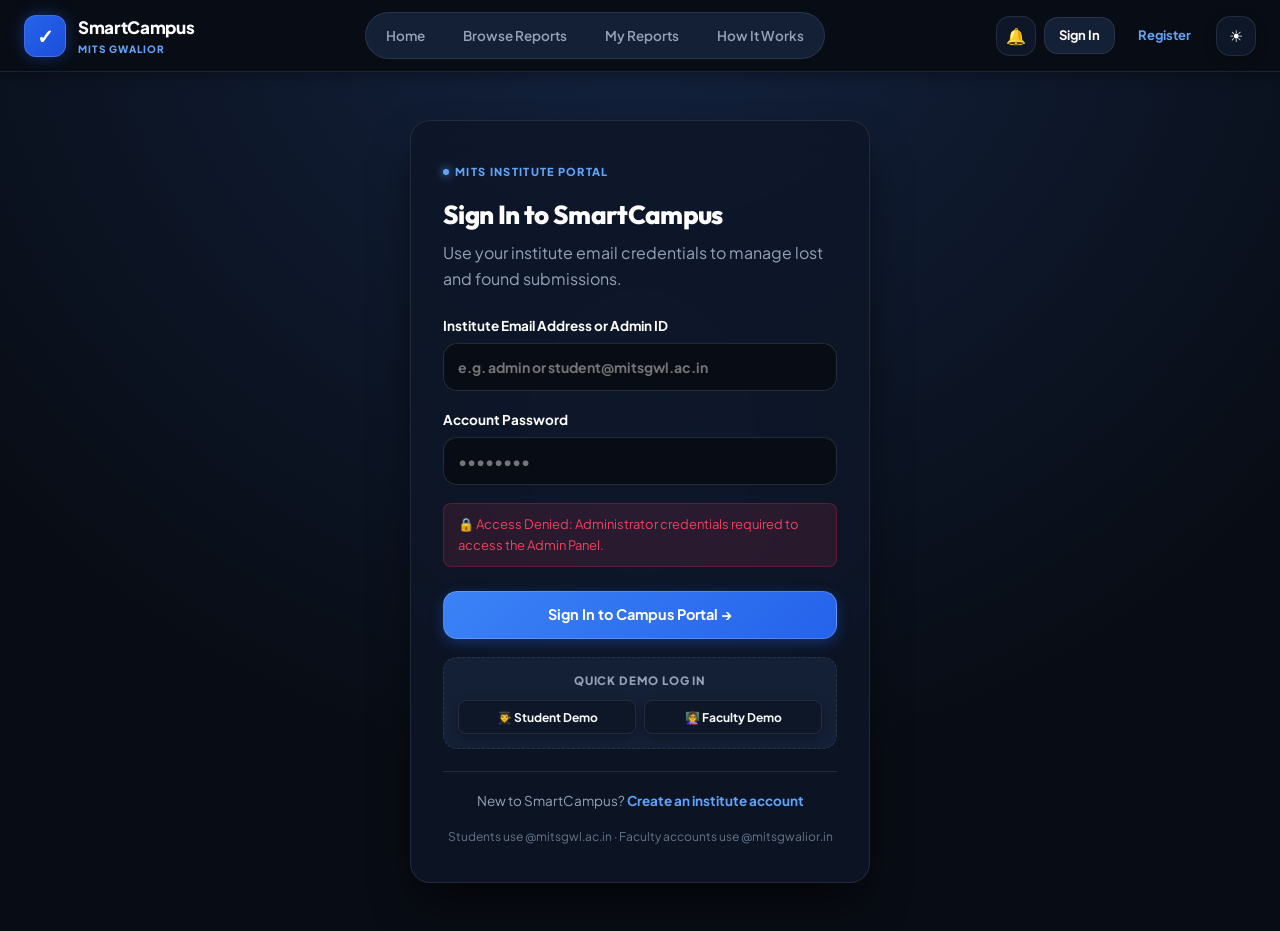
==== commit 1e803903: "Simplify ownership verification and persist admin claim approvals across refreshes" ====
--- a/pages/admin.html
+++ b/pages/admin.html
@@ -101,7 +101,7 @@
       </div>
       <div class="admin-stat">
         <span>Pending Verifications</span>
-        <strong id="statPendingClaims" style="color: var(--warning);">3</strong>
+        <strong id="statPendingClaims" style="color: var(--warning);">--</strong>
       </div>
       <div class="admin-stat">
         <span>Reunited Items</span>
@@ -165,50 +165,7 @@
             </tr>
           </thead>
           <tbody id="adminClaimsTableBody">
-            <tr>
-              <td>
-                <strong>Rahul Verma</strong><br>
-                <small style="color: var(--muted);">0901CS221045 · CS Dept</small>
-              </td>
-              <td>
-                <strong>HP Pavilion Laptop</strong><br>
-                <small style="color: var(--muted);">Found at CIoT Lab M007</small>
-              </td>
-              <td>
-                <span style="font-size: 12.5px;">Has "GitHub Octocat" sticker on top left lid and dual-boot GRUB loader with roll number lock.</span>
-              </td>
-              <td>Central Library Circulation Desk</td>
-              <td><span class="status-pill pending">Pending Proof Check</span></td>
-              <td>
-                <div class="admin-actions">
-                  <button type="button" class="btn secondary small" onclick="aiVerifyClaimPrompt(this, 'HP Pavilion Laptop', 'Has Octocat sticker and dual-boot GRUB loader')">🤖 AI Check</button>
-                  <button type="button" class="btn primary small" onclick="approveClaim(this, 'HP Pavilion Laptop', 'Rahul Verma')">✓ Authorize</button>
-                  <button type="button" class="btn secondary small" onclick="rejectClaim(this)">✕ Reject</button>
-                </div>
-              </td>
-            </tr>
-            <tr>
-              <td>
-                <strong>Ananya Joshi</strong><br>
-                <small style="color: var(--muted);">0901IT231012 · IT Dept</small>
-              </td>
-              <td>
-                <strong>Fastrack Analog Watch</strong><br>
-                <small style="color: var(--muted);">Found at Classroom J115</small>
-              </td>
-              <td>
-                <span style="font-size: 12.5px;">Black leather strap with slight scuff on the 4 o'clock rim mark. Engraved initials 'AJ'.</span>
-              </td>
-              <td>SAC Office (J114)</td>
-              <td><span class="status-pill pending">Pending Proof Check</span></td>
-              <td>
-                <div class="admin-actions">
-                  <button type="button" class="btn secondary small" onclick="aiVerifyClaimPrompt(this, 'Fastrack Analog Watch', 'Black leather strap with slight scuff and engraved AJ')">🤖 AI Check</button>
-                  <button type="button" class="btn primary small" onclick="approveClaim(this, 'Fastrack Analog Watch', 'Ananya Joshi')">✓ Authorize</button>
-                  <button type="button" class="btn secondary small" onclick="rejectClaim(this)">✕ Reject</button>
-                </div>
-              </td>
-            </tr>
+            <!-- Dynamic rows rendered and synchronized by js/admin.js -->
           </tbody>
         </table>
       </div>
--- a/css/base.css
+++ b/css/base.css
@@ -46,8 +46,8 @@
   --shadow-lg: 0 20px 35px -10px rgba(15, 23, 42, 0.12);
   --glow-primary: 0 0 20px -4px rgba(37, 99, 235, 0.2);
   
-  --header-bg: rgba(255, 255, 255, 0.92);
-  --mobile-nav-bg: rgba(255, 255, 255, 0.98);
+  --header-bg: #ffffff;
+  --mobile-nav-bg: #ffffff;
   --input-bg: #ffffff;
   --input-border: #cbd5e1;
   --input-text: #0f172a;
@@ -113,8 +113,8 @@
   --shadow-lg: 0 24px 48px -12px rgba(0, 0, 0, 0.7);
   --glow-primary: 0 0 24px -4px rgba(59, 130, 246, 0.3);
   
-  --header-bg: rgba(8, 12, 20, 0.85);
-  --mobile-nav-bg: rgba(10, 16, 28, 0.96);
+  --header-bg: #080c14;
+  --mobile-nav-bg: #080c14;
   --input-bg: #080c14;
   --input-border: rgba(255, 255, 255, 0.12);
   --input-text: #f8fafc;
@@ -137,11 +137,17 @@
 html {
   scroll-behavior: smooth;
   background-color: var(--bg);
+  overflow-x: hidden;
+  max-width: 100vw;
+  width: 100%;
 }
 
 body {
   margin: 0;
   min-height: 100vh;
+  overflow-x: hidden;
+  max-width: 100vw;
+  width: 100%;
   background: var(--bg);
   background-image: var(--bg-radial);
   background-attachment: fixed;
@@ -154,6 +160,10 @@
   transition: background-color 0.25s ease, color 0.25s ease;
 }
 
+.hide-mobile {
+  display: inline-flex;
+}
+
 img, svg {
   display: block;
   max-width: 100%;
@@ -195,17 +205,21 @@
 }
 
 h1 {
-  font-size: clamp(2.5rem, 5vw, 3.75rem);
+  font-size: clamp(2.2rem, 5vw, 3.5rem);
   font-weight: 800;
-  line-height: 1.08;
-  letter-spacing: -0.035em;
-  color: var(--heading);
+  line-height: 1.2;
+  letter-spacing: -0.025em;
+  color: var(--heading);
+  margin-bottom: 16px;
 }
 
 h1 span {
+  display: inline-block;
   background: linear-gradient(135deg, var(--accent) 0%, #8b5cf6 100%);
   -webkit-background-clip: text;
+  background-clip: text;
   -webkit-text-fill-color: transparent;
+  padding-bottom: 3px;
 }
 
 h2 {
@@ -462,7 +476,7 @@
   display: none;
 }
 
-/* ---------- 5. Mobile Navigation ---------- */
+/* ---------- 5. Mobile Navigation & Responsive Header ---------- */
 .mobile-nav {
   display: none;
 }
@@ -472,40 +486,45 @@
   .menu-btn { display: grid; }
   
   .mobile-nav {
-    display: flex;
+    display: none;
     flex-direction: column;
     position: fixed;
     top: var(--header-height);
     left: 0;
     right: 0;
-    background: var(--mobile-nav-bg);
-    backdrop-filter: var(--blur);
-    -webkit-backdrop-filter: var(--blur);
-    padding: 20px;
+    background: var(--header-bg);
+    padding: 16px 18px 24px;
     border-bottom: 1px solid var(--border);
-    box-shadow: var(--shadow-lg);
+    box-shadow: 0 20px 40px rgba(0, 0, 0, 0.7), 0 0 0 100vmax rgba(0, 0, 0, 0.65);
     gap: 8px;
-    transform: translateY(-100%);
-    opacity: 0;
-    pointer-events: none;
-    transition: transform 0.25s cubic-bezier(0.16, 1, 0.3, 1), opacity 0.25s ease;
-    z-index: 99;
+    z-index: 999;
   }
   
   .mobile-nav.open {
-    transform: translateY(0);
-    opacity: 1;
-    pointer-events: auto;
+    display: flex;
+    animation: slideDownNav 0.2s cubic-bezier(0.16, 1, 0.3, 1) forwards;
+  }
+
+  @keyframes slideDownNav {
+    from {
+      opacity: 0;
+      transform: translateY(-12px);
+    }
+    to {
+      opacity: 1;
+      transform: translateY(0);
+    }
   }
   
   .mobile-nav a {
-    padding: 12px 16px;
+    padding: 13px 18px;
     border-radius: var(--radius);
     font-size: 15px;
     font-weight: 700;
     color: var(--heading);
-    background: var(--soft);
-    border: 1px solid transparent;
+    background: var(--surface-card);
+    border: 1px solid var(--border);
+    box-shadow: var(--shadow-sm);
   }
   
   .mobile-nav a:hover, .mobile-nav a.active {
@@ -518,7 +537,109 @@
     display: grid;
     grid-template-columns: 1fr 1fr;
     gap: 10px;
-    margin-top: 10px;
+    margin-top: 8px;
+    padding-top: 10px;
+    border-top: 1px solid var(--border-subtle);
+  }
+}
+
+@media (max-width: 820px) {
+  .site-header .btn.secondary,
+  .site-header .hide-mobile,
+  .hide-mobile {
+    display: none !important;
+  }
+}
+
+@media (max-width: 768px) {
+  .site-header .btn.primary {
+    display: none !important;
+  }
+}
+
+@media (max-width: 650px) {
+  .site-header {
+    height: 56px;
+    background: var(--header-bg) !important;
+  }
+  
+  .mobile-nav {
+    top: 56px;
+  }
+  
+  .site-header .container.nav-wrap {
+    width: 100%;
+    max-width: 100%;
+    padding: 0 12px;
+    gap: 6px;
+    box-sizing: border-box;
+  }
+  
+  .brand {
+    gap: 6px;
+    flex-shrink: 0;
+  }
+  
+  .brand-mark {
+    width: 32px;
+    height: 32px;
+    font-size: 15px;
+    border-radius: 8px;
+  }
+  
+  .brand-text strong {
+    font-size: 14px;
+    letter-spacing: -0.01em;
+  }
+  
+  .brand-text small {
+    display: none !important;
+  }
+  
+  .nav-actions {
+    gap: 4px;
+    flex-shrink: 0;
+    align-items: center;
+  }
+  
+  .site-header .btn.primary,
+  .site-header .btn.secondary,
+  .site-header .hide-mobile {
+    display: none !important;
+  }
+  
+  .site-header .auth-area {
+    display: flex;
+    align-items: center;
+    gap: 4px;
+  }
+  
+  .site-header .auth-link:not(.auth-btn-login) {
+    display: none !important;
+  }
+  
+  .site-header .auth-btn-login {
+    padding: 4px 8px;
+    font-size: 11px;
+    min-height: 30px;
+    border-radius: var(--radius-full);
+    line-height: 1;
+    white-space: nowrap;
+  }
+  
+  .icon-btn, .menu-btn, .nav-notif-btn {
+    width: 34px;
+    height: 34px;
+    font-size: 14px;
+    border-radius: 8px;
+  }
+  
+  .menu-btn {
+    display: grid !important;
+  }
+  
+  .mobile-nav .mobile-cta-group {
+    grid-template-columns: 1fr;
   }
 }
 
@@ -811,6 +932,40 @@
   justify-content: flex-end;
   gap: 10px;
   margin-top: 8px;
+}
+
+.claim-quick-chips {
+  display: flex;
+  gap: 6px;
+  flex-wrap: wrap;
+  align-items: center;
+}
+
+.claim-quick-tag {
+  background: var(--surface-hover);
+  border: 1px solid var(--border);
+  border-radius: var(--radius-full);
+  padding: 4px 10px;
+  font-size: 11.5px;
+  font-weight: 600;
+  color: var(--text);
+  cursor: pointer;
+  transition: all 0.15s ease;
+  user-select: none;
+}
+
+.claim-quick-tag:hover,
+.claim-quick-tag:active {
+  background: var(--soft);
+  border-color: var(--found);
+  color: var(--found);
+  transform: translateY(-1px);
+}
+
+@media (max-width: 600px) {
+  .claim-grid-fields {
+    grid-template-columns: 1fr !important;
+  }
 }
 
 /* ---------- 8. Toast Notification ---------- */
@@ -1901,3 +2056,56 @@
   background: var(--primary-hover);
 }
 
+/* ---------- 14. Global Mobile Viewport & Component Adaptations ---------- */
+@media (max-width: 650px) {
+  .container {
+    width: min(var(--container-width), calc(100% - 24px));
+  }
+  
+  h1 {
+    font-size: clamp(1.85rem, 6.5vw, 2.35rem);
+    line-height: 1.12;
+  }
+  
+  h2 {
+    font-size: clamp(1.4rem, 5vw, 1.8rem);
+  }
+  
+  .ai-chat-fab {
+    bottom: 16px;
+    right: 16px;
+    width: 48px;
+    height: 48px;
+    padding: 0;
+    border-radius: 50%;
+    justify-content: center;
+    box-shadow: 0 6px 20px rgba(37, 99, 235, 0.45);
+  }
+  
+  .ai-chat-fab span:not(.ai-fab-icon) {
+    display: none;
+  }
+  
+  .ai-chat-fab .ai-fab-icon {
+    font-size: 22px;
+    margin: 0;
+  }
+  
+  .ai-assistant-drawer {
+    width: calc(100vw - 24px);
+    right: 12px;
+    left: 12px;
+    bottom: 74px;
+    max-height: calc(100vh - 90px);
+  }
+  
+  .notif-dropdown {
+    position: fixed;
+    top: 66px;
+    left: 12px;
+    right: 12px;
+    width: auto;
+    max-width: none;
+  }
+}
+
